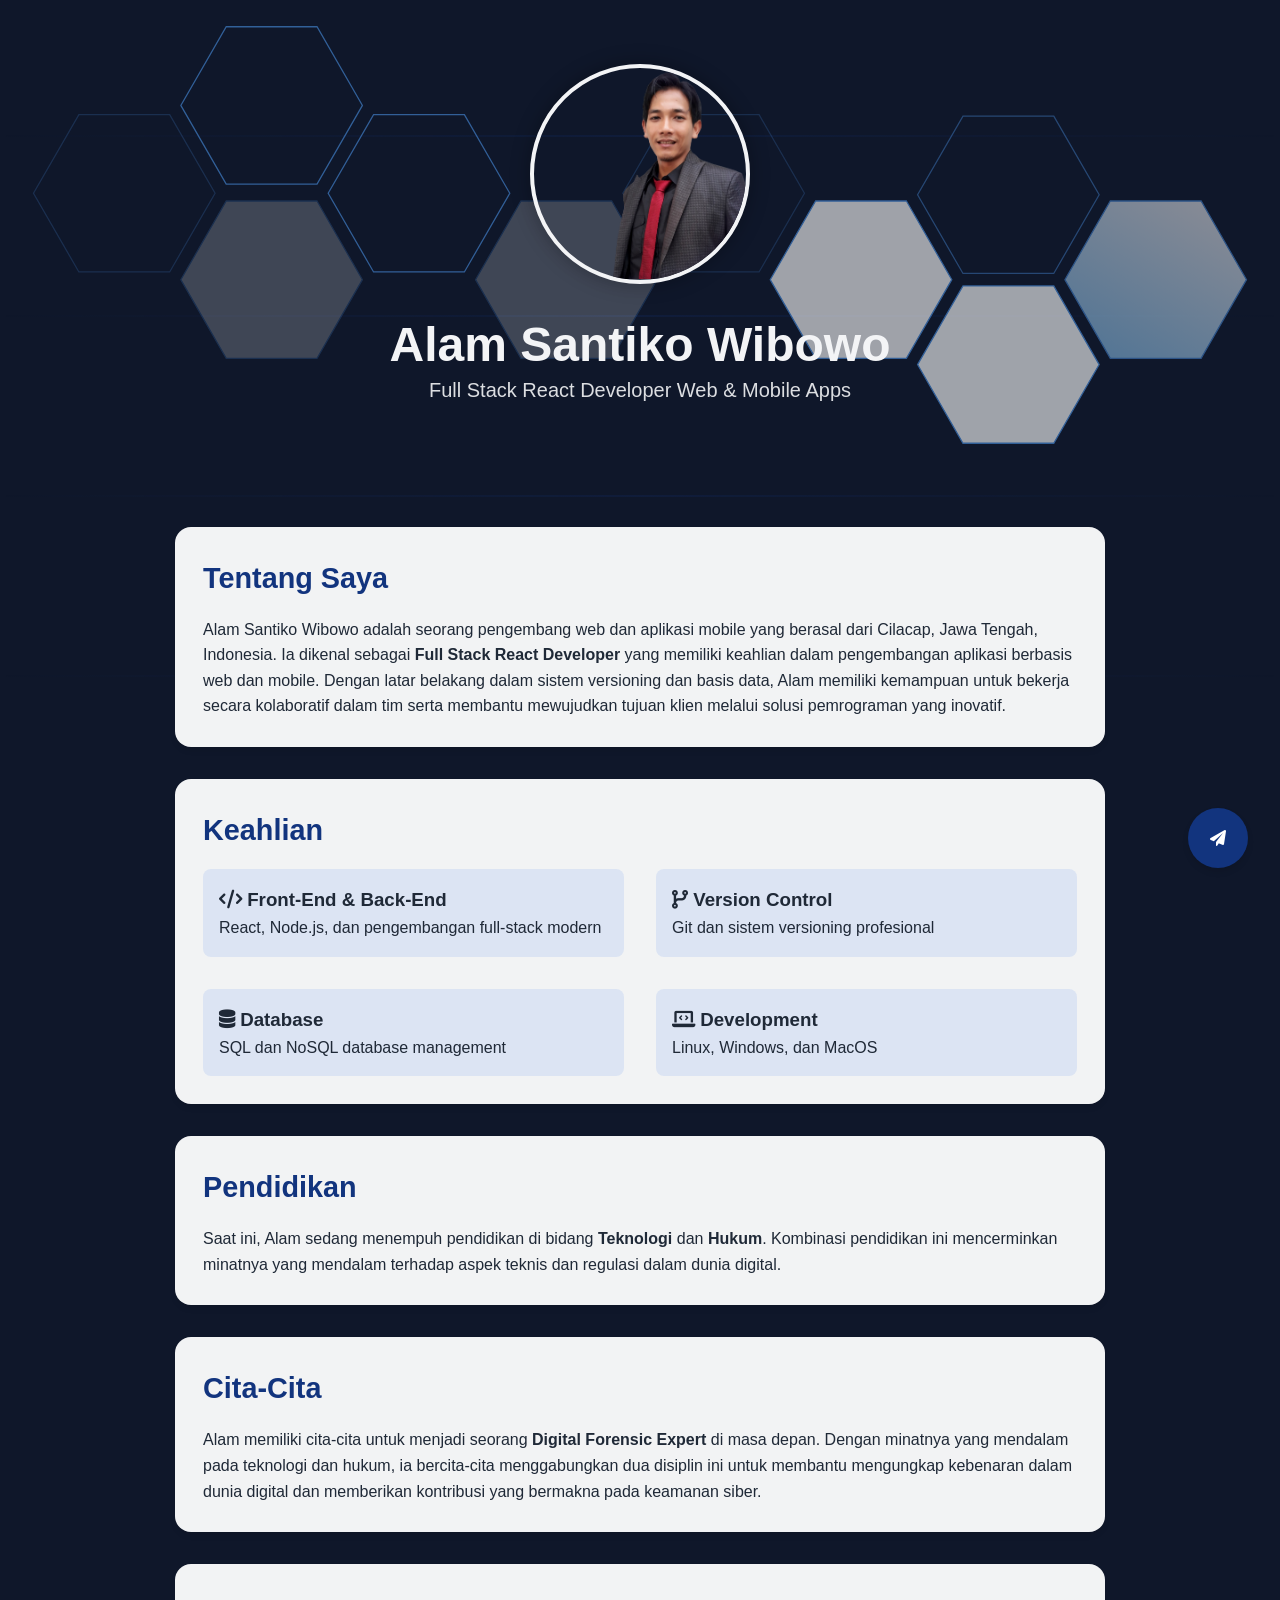
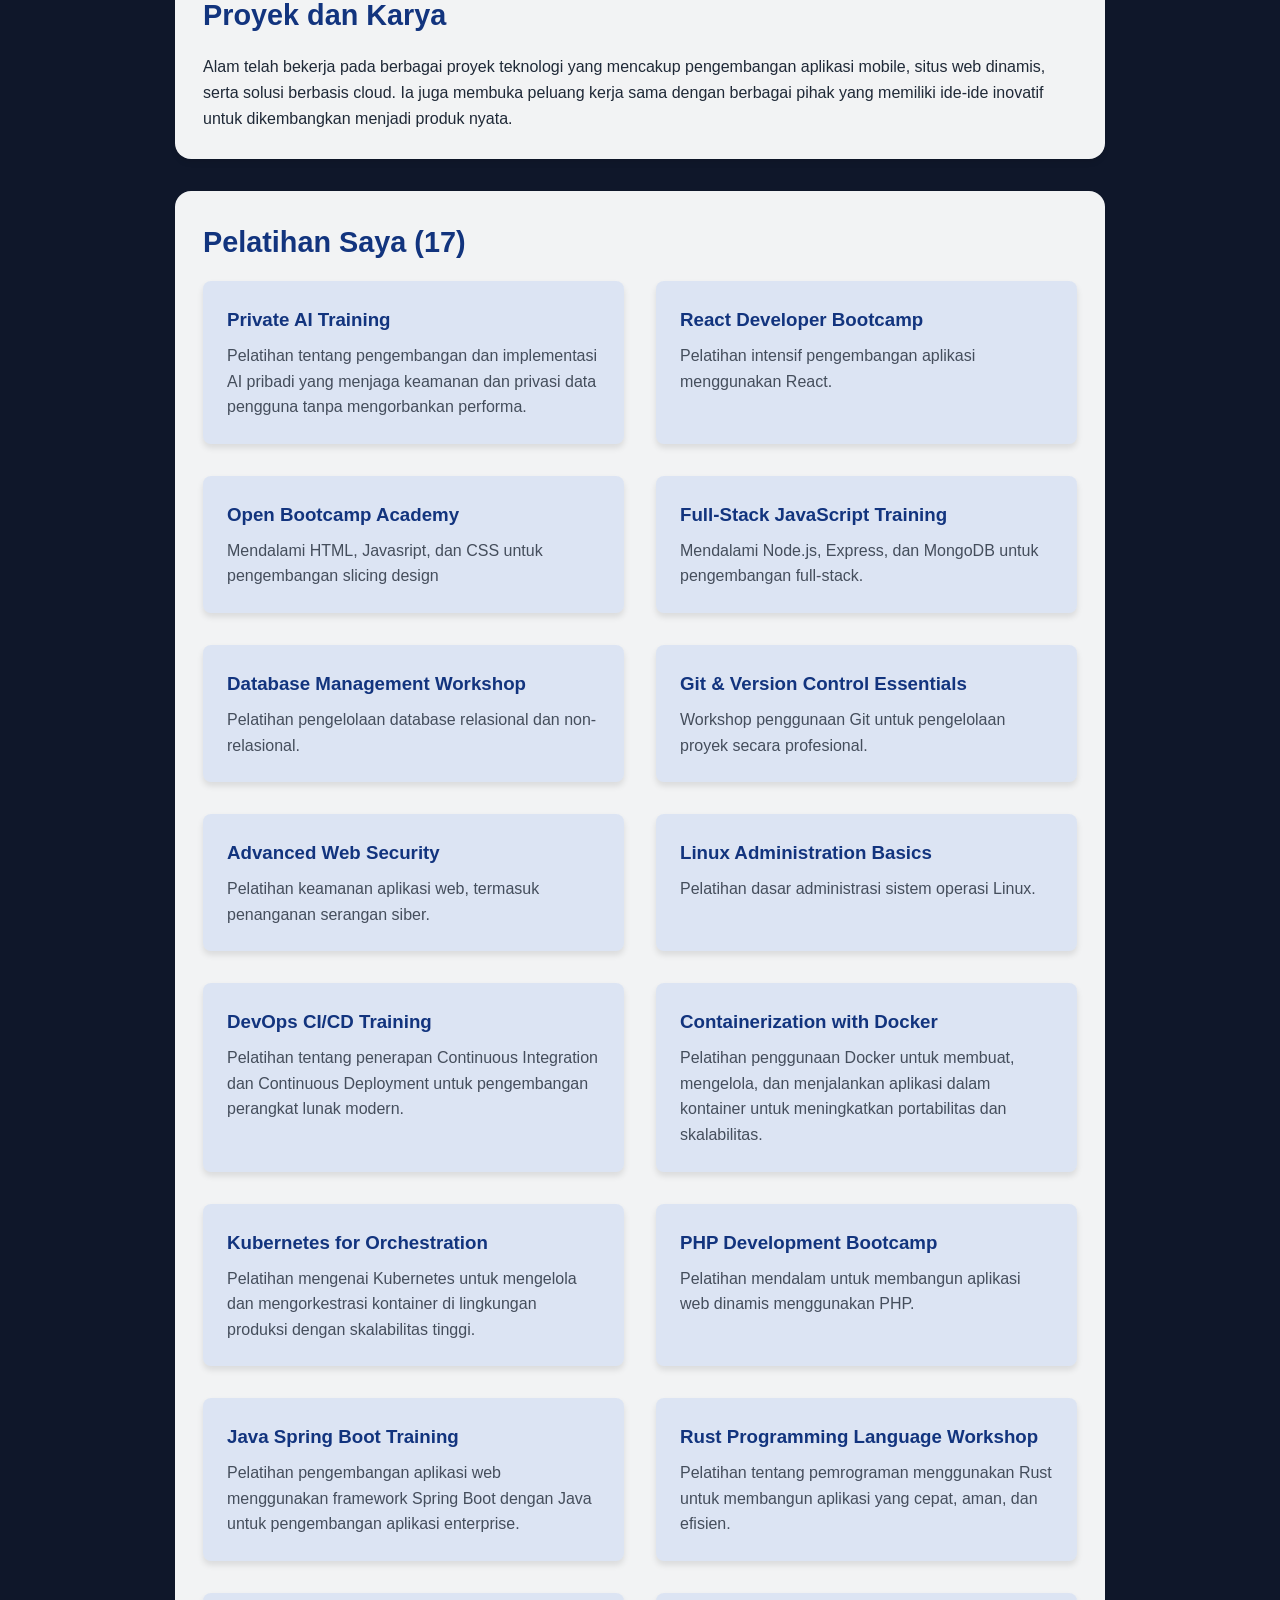
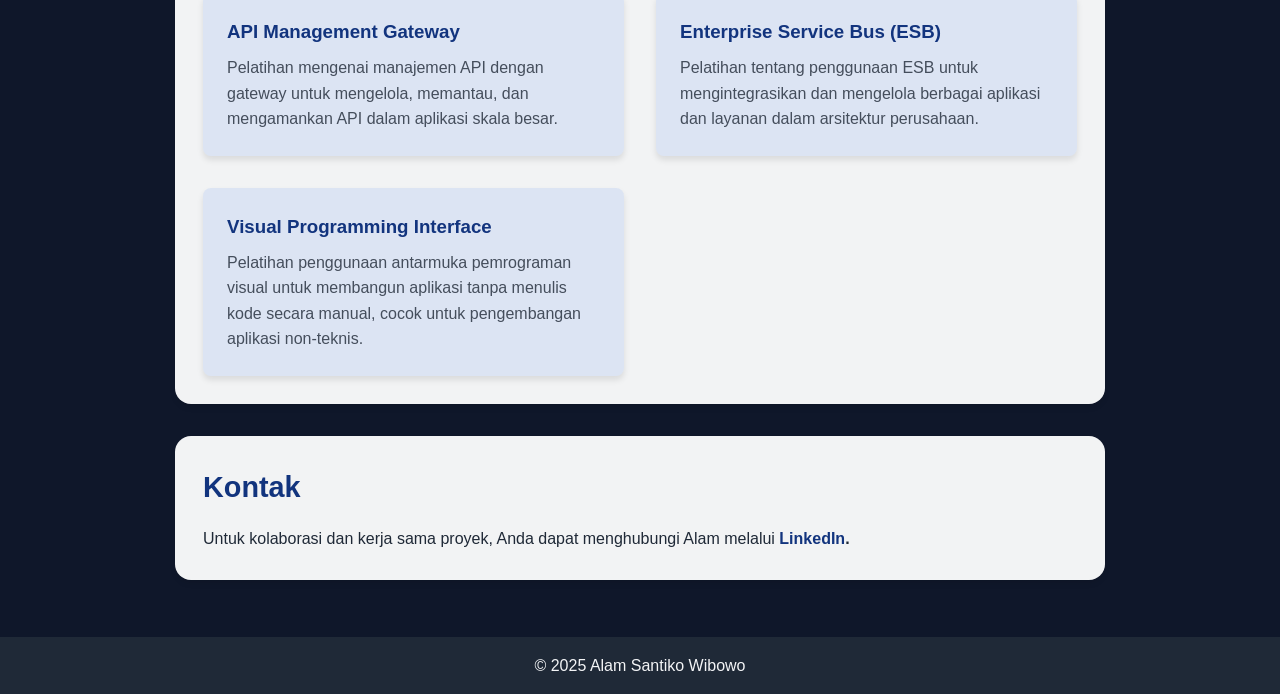
==== master/public/index.html @ 21258e03 "Some Update" ====
<!DOCTYPE html>
<html lang="id">

<head>
    <meta charset="UTF-8">
    <meta name="viewport" content="width=device-width, initial-scale=1.0">
    <meta name="description" content="Alam Santiko Wibowo, Full Stack React Developer with expertise in web and mobile apps development. Explore projects, skills, and training opportunities.">
    <meta name="keywords" content="Full Stack Developer, React Developer, Web Developer, Mobile App Developer, Digital Forensic Expert, Technology, Indonesia">
    <meta name="author" content="Alam Santiko Wibowo">
    <link rel="icon" href="./assets/images/favicon.ico"/>
    <title>Alam Santiko Wibowo - Full Stack React Developer</title>
    <link href="https://cdnjs.cloudflare.com/ajax/libs/font-awesome/6.0.0/css/all.min.css" rel="stylesheet">
    <link rel="stylesheet" href="./assets/css/variables.css">
    <link rel="stylesheet" href="./assets/css/animations.css">
    <link rel="stylesheet" href="./assets/css/layout.css">
    <link rel="stylesheet" href="./assets/css/components.css">
    <link rel="stylesheet" href="./assets/css/responsive.css">

</head>

<body>
    <div class="tech-background">
        <div class="tech-line"></div>
        <div class="tech-line"></div>
        <div class="tech-line"></div>
        <div class="tech-line"></div>
    </div>

    <div class="hero">
        <div class="avatar-container">
            <img src="./assets/images/avatar.png" alt="Alam Santiko Wibowo">
        </div>
        <h1>Alam Santiko Wibowo</h1>
        <p>Full Stack React Developer Web & Mobile Apps</p>
    </div>

    <div class="container">
        <section id="about">
            <h2>Tentang Saya</h2>
            <p>Alam Santiko Wibowo adalah seorang pengembang web dan aplikasi mobile yang berasal dari Cilacap, Jawa
                Tengah, Indonesia. Ia dikenal sebagai <strong>Full Stack React Developer</strong> yang memiliki keahlian
                dalam pengembangan aplikasi berbasis web dan mobile. Dengan latar belakang dalam sistem versioning dan basis data, Alam memiliki kemampuan untuk bekerja
                secara kolaboratif dalam tim serta membantu mewujudkan tujuan klien melalui solusi pemrograman yang
                inovatif.</p>
        </section>

        <section id="skills">
            <h2>Keahlian</h2>
            <div class="skills-grid">
                <div class="skill-card">
                    <h3><i class="fas fa-code"></i> Front-End & Back-End</h3>
                    <p>React, Node.js, dan pengembangan full-stack modern</p>
                </div>
                <div class="skill-card">
                    <h3><i class="fas fa-code-branch"></i> Version Control</h3>
                    <p>Git dan sistem versioning profesional</p>
                </div>
                <div class="skill-card">
                    <h3><i class="fas fa-database"></i> Database</h3>
                    <p>SQL dan NoSQL database management</p>
                </div>
                <div class="skill-card">
                    <h3><i class="fas fa-laptop-code"></i> Development</h3>
                    <p>Linux, Windows, dan MacOS</p>
                </div>
            </div>
        </section>

        <section id="education">
            <h2>Pendidikan</h2>
            <p>Saat ini, Alam sedang menempuh pendidikan di bidang <strong>Teknologi</strong> dan
                <strong>Hukum</strong>. Kombinasi pendidikan ini mencerminkan minatnya yang mendalam terhadap aspek
                teknis dan regulasi dalam dunia digital.
            </p>
        </section>

        <section id="goals">
            <h2>Cita-Cita</h2>
            <p>Alam memiliki cita-cita untuk menjadi seorang <strong>Digital Forensic Expert</strong> di masa depan.
                Dengan minatnya yang mendalam pada teknologi dan hukum, ia bercita-cita menggabungkan dua disiplin ini
                untuk membantu mengungkap kebenaran dalam dunia digital dan memberikan kontribusi yang bermakna pada
                keamanan siber.</p>
        </section>

        <section id="projects">
            <h2>Proyek dan Karya</h2>
            <p>Alam telah bekerja pada berbagai proyek teknologi yang mencakup pengembangan aplikasi mobile, situs web
                dinamis, serta solusi berbasis cloud. Ia juga membuka peluang kerja sama dengan berbagai pihak yang
                memiliki ide-ide inovatif untuk dikembangkan menjadi produk nyata.</p>
        </section>

        <section id="trainings">
            <h2>Pelatihan Saya (<span id="count-training"></span>)</h2>
            <div class="training-grid">
                <div class="training-card" onclick="openPopup('/pages/private-ai/')">
                    <h3>Private AI Training</h3>
                    <p>Pelatihan tentang pengembangan dan implementasi AI pribadi yang menjaga keamanan dan privasi data pengguna tanpa mengorbankan performa.</p>
                </div>
                <div class="training-card" onclick="openPopup('/pages/react-bootcamp/')">
                    <h3>React Developer Bootcamp</h3>
                    <p>Pelatihan intensif pengembangan aplikasi menggunakan React.</p>
                </div>
                <div class="training-card" onclick="openPopup('/pages/soon/')">
                    <h3>Open Bootcamp Academy</h3>
                    <p>Mendalami HTML, Javasript, dan CSS untuk pengembangan slicing design</p>
                </div>
                <div class="training-card" onclick="openPopup('/pages/soon/')">
                    <h3>Full-Stack JavaScript Training</h3>
                    <p>Mendalami Node.js, Express, dan MongoDB untuk pengembangan full-stack.</p>
                </div>
                <div class="training-card" onclick="openPopup('/pages/soon/')">
                    <h3>Database Management Workshop</h3>
                    <p>Pelatihan pengelolaan database relasional dan non-relasional.</p>
                </div>
                <div class="training-card" onclick="openPopup('/pages/soon/')">
                    <h3>Git & Version Control Essentials</h3>
                    <p>Workshop penggunaan Git untuk pengelolaan proyek secara profesional.</p>
                </div>
                <div class="training-card" onclick="openPopup('/pages/soon/')">
                    <h3>Advanced Web Security</h3>
                    <p>Pelatihan keamanan aplikasi web, termasuk penanganan serangan siber.</p>
                </div>
                <div class="training-card" onclick="openPopup('/pages/soon/')">
                    <h3>Linux Administration Basics</h3>
                    <p>Pelatihan dasar administrasi sistem operasi Linux.</p>
                </div>
                <!-- New Training Cards Added -->
                <div class="training-card" onclick="openPopup('/pages/soon/')">
                    <h3>DevOps CI/CD Training</h3>
                    <p>Pelatihan tentang penerapan Continuous Integration dan Continuous Deployment untuk pengembangan perangkat lunak modern.</p>
                </div>
                <div class="training-card" onclick="openPopup('/pages/soon/')">
                    <h3>Containerization with Docker</h3>
                    <p>Pelatihan penggunaan Docker untuk membuat, mengelola, dan menjalankan aplikasi dalam kontainer untuk meningkatkan portabilitas dan skalabilitas.</p>
                </div>
                <div class="training-card" onclick="openPopup('/pages/soon/')">
                    <h3>Kubernetes for Orchestration</h3>
                    <p>Pelatihan mengenai Kubernetes untuk mengelola dan mengorkestrasi kontainer di lingkungan produksi dengan skalabilitas tinggi.</p>
                </div>
                <div class="training-card" onclick="openPopup('/pages/soon/')">
                    <h3>PHP Development Bootcamp</h3>
                    <p>Pelatihan mendalam untuk membangun aplikasi web dinamis menggunakan PHP.</p>
                </div>
                <div class="training-card" onclick="openPopup('/pages/soon/')">
                    <h3>Java Spring Boot Training</h3>
                    <p>Pelatihan pengembangan aplikasi web menggunakan framework Spring Boot dengan Java untuk pengembangan aplikasi enterprise.</p>
                </div>
                <div class="training-card" onclick="openPopup('/pages/soon/')">
                    <h3>Rust Programming Language Workshop</h3>
                    <p>Pelatihan tentang pemrograman menggunakan Rust untuk membangun aplikasi yang cepat, aman, dan efisien.</p>
                </div>
                <!-- Additional New Training Cards -->
                <div class="training-card" onclick="openPopup('/pages/soon/')">
                    <h3>API Management Gateway</h3>
                    <p>Pelatihan mengenai manajemen API dengan gateway untuk mengelola, memantau, dan mengamankan API dalam aplikasi skala besar.</p>
                </div>
                <div class="training-card" onclick="openPopup('/pages/soon/')">
                    <h3>Enterprise Service Bus (ESB)</h3>
                    <p>Pelatihan tentang penggunaan ESB untuk mengintegrasikan dan mengelola berbagai aplikasi dan layanan dalam arsitektur perusahaan.</p>
                </div>
                <div class="training-card" onclick="openPopup('/pages/soon/')">
                    <h3>Visual Programming Interface</h3>
                    <p>Pelatihan penggunaan antarmuka pemrograman visual untuk membangun aplikasi tanpa menulis kode secara manual, cocok untuk pengembangan aplikasi non-teknis.</p>
                </div>
            </div>
            
        </section>

        <!-- Pop-up -->
        <div id="popup" class="popup">
            <div class="popup-content">
                <button class="close-popup" onclick="closePopup()">✖</button>
                <button class="fullscreen-popup" onclick="toggleFullscreen()">🔲</button>
                <iframe id="popup-iframe" src="" frameborder="0"></iframe>
            </div>
        </div>


        <section id="contact">
            <h2>Kontak</h2>
            <p>Untuk kolaborasi dan kerja sama proyek, Anda dapat menghubungi Alam melalui <strong><a
                    href="https://www.linkedin.com/in/alam-santiko-wibowo/" target="_blank">LinkedIn</a>.</strong></p>
        </section>
    </div>

    <!-- Chat Widget -->
    <div class="chat-widget" id="chatWidget">
        <div class="chat-header">
            <img src="./assets/images/avatar.png" style="width: 40px; height: 40px;" alt="Alam Santiko Wibowo">
            <div class="chat-header-info">
                <h3>Alam Santiko Wibowo</h3>
                <p>Full Stack Developer</p>
            </div>
        </div>
        <div class="chat-body">
            <div class="chat-bubble">
                Halo! Terima kasih telah menghubungi saya. Ada yang bisa saya bantu?
            </div>
            <div class="chat-bubble right">
                Saya tertarik dengan layanan pengembangan web Anda.
            </div>
            <div class="chat-bubble">
                Tentu, saya siap membantu Anda mengembangkan solusi web yang sesuai dengan kebutuhan Anda. Bisa
                dijelaskan lebih detail tentang proyek yang Anda inginkan?
            </div>
        </div>
        <div class="chat-footer">
            <input type="text" class="chat-input" placeholder="Ketik pesan...">
            <button class="chat-send">
                <i class="fas fa-paper-plane"></i>
            </button>
        </div>
    </div>

    <!-- Floating Action Button -->
    <i class="fab fas fa-paper-plane" id="chatButton"></i>

    <script src="./assets/js/index.js"></script>
    <footer>
        <p>&copy; 2025 Alam Santiko Wibowo</p>
    </footer>
</body>

</html>
---- master/public/assets/css/variables.css ----
:root {
    --primary-color: #12347e;
    --secondary-color: #0f285f;
    --text-color: #1f2937;
    --light-text: #f3f4f6;
    --background: #0f172a;
    --card-bg: rgba(255, 255, 255, 0.95);
}

* {
    margin: 0;
    padding: 0;
    box-sizing: border-box;
}
---- master/public/assets/css/animations.css ----
@keyframes float {
    0% {
        transform: translateY(0px);
    }

    50% {
        transform: translateY(-20px);
    }

    100% {
        transform: translateY(0px);
    }
}

@keyframes slide {
    0% {
        transform: translateX(-100%);
    }

    100% {
        transform: translateX(100%);
    }
}

@keyframes pulse {
    0% {
        transform: scale(1);
        box-shadow: 0 0 0 0 rgba(37, 99, 235, 0.7);
    }

    70% {
        transform: scale(1.05);
        box-shadow: 0 0 0 10px rgba(37, 99, 235, 0);
    }

    100% {
        transform: scale(1);
        box-shadow: 0 0 0 0 rgba(37, 99, 235, 0);
    }
}
---- master/public/assets/css/layout.css ----
body {
    font-family: 'Inter', Arial, sans-serif;
    line-height: 1.6;
    background: var(--background);
    color: var(--text-color);
    overflow-x: hidden;
}

h2 {
    color: var(--primary-color);
    margin-bottom: 1rem;
    font-size: 1.8rem;
}

ul {
    list-style-position: inside;
    padding-left: 1rem;
}

li {
    margin: 0.5rem 0;
}

a {
    color: var(--primary-color);
    text-decoration: none;
    transition: color 0.3s ease;
}

a:hover {
    color: var(--secondary-color);
}

footer {
    background: var(--text-color);
    color: var(--light-text);
    text-align: center;
    padding: 1rem 0;
    position: relative;
    width: 100%;
}


.container {
    max-width: 800px;
    margin: auto;
    padding: 20px;
    position: relative;
}

section {
    background: var(--card-bg);
    margin: 2rem 0;
    padding: 2rem;
    border-radius: 1rem;
    box-shadow: 0 4px 6px -1px rgba(0, 0, 0, 0.1);
    transition: transform 0.3s ease;
}

section:hover {
    transform: translateY(-5px);
}
---- master/public/assets/css/components.css ----
.tech-background {
    position: fixed;
    top: 0;
    left: 0;
    right: 0;
    bottom: 0;
    z-index: -1;
    overflow: hidden;
}

.tech-line {
    position: absolute;
    background: linear-gradient(90deg, transparent, var(--primary-color), transparent);
    height: 2px;
    width: 100%;
    animation: slide 8s linear infinite;
    opacity: 0.2;
}

.tech-line:nth-child(1) {
    top: 15%;
    animation-delay: 0s;
}

.tech-line:nth-child(2) {
    top: 35%;
    animation-delay: 2s;
}

.tech-line:nth-child(3) {
    top: 55%;
    animation-delay: 4s;
}

.tech-line:nth-child(4) {
    top: 75%;
    animation-delay: 6s;
}

/* Hero Section with Avatar */
.hero {
    background: linear-gradient(135deg, var(--primary-color), var(--secondary-color));
    background-image: url(../images/background.svg);
    background-repeat: no-repeat;
    background-size: 95%;
    background-position-y: 50%;
    background-position-x: center;
    color: var(--light-text);
    padding: 4rem 0.5rem;
    text-align: center;
    position: relative;
    overflow: hidden;
}

.avatar-container {
    width: 200px;
    height: 200px;
    margin: 0 auto 2rem;
    border-radius: 50%;
    overflow: hidden;
    border: 4px solid var(--light-text);
    box-shadow: 0 0 20px rgba(0, 0, 0, 0.3);
    animation: float 6s ease-in-out infinite;
}

.avatar-container img {
    width: 100%;
    height: 100%;
    object-fit: contain;
}

.hero h1 {
    font-size: 2.5rem;
    margin-bottom: 0.5rem;
}

.hero p {
    font-size: 1.25rem;
    opacity: 0.9;
}

/* Floating Action Button */
.fab {
    position: fixed;
    bottom: 2rem;
    right: 2rem;
    width: 60px;
    height: 60px;
    background: var(--primary-color);
    border-radius: 50%;
    display: flex;
    align-items: center;
    justify-content: center;
    color: white;
    text-decoration: none;
    box-shadow: 0 4px 6px rgba(0, 0, 0, 0.1);
    cursor: pointer;
    transition: all 0.3s ease;
    animation: pulse 2s infinite;
    z-index: 1000;
}

.fab:hover {
    transform: scale(1.1);
    background: var(--secondary-color);
}

.fab i {
    font-size: 32px;
}


/* Skills Grid */
.skills-grid {
    display: grid;
    grid-template-columns: repeat(auto-fit, minmax(250px, 1fr));
    gap: 1rem;
    margin-top: 1rem;
}

.skill-card {
    background: rgba(37, 99, 235, 0.1);
    padding: 1rem;
    border-radius: 0.5rem;
    transition: all 0.3s ease;
}

.skill-card:hover {
    background: rgba(37, 99, 235, 0.2);
    transform: translateY(-2px);
}

.chat-widget {
    position: fixed;
    bottom: 80px;
    right: 2rem;
    width: 300px;
    background: white;
    border-radius: 1rem;
    box-shadow: 0 4px 12px rgba(0, 0, 0, 0.15);
    transform: scale(0);
    opacity: 0;
    transform-origin: bottom right;
    transition: all 0.3s ease;
    z-index: 999;
}

.chat-widget.active {
    transform: scale(1);
    opacity: 1;
}

.chat-header {
    background: var(--primary-color);
    color: white;
    padding: 1rem;
    border-radius: 1rem 1rem 0 0;
    display: flex;
    align-items: center;
    gap: 1rem;
}

.chat-header img {
    width: 40px;
    height: 40px;
    border-radius: 50%;
    border: 2px solid white;
}

.chat-header-info h3 {
    margin: 0;
    font-size: 1rem;
}

.chat-header-info p {
    margin: 0;
    font-size: 0.8rem;
    opacity: 0.8;
}

.chat-body {
    padding: 1rem;
    max-height: 300px;
    overflow-y: auto;
}

.chat-message {
    margin-bottom: 1rem;
    padding: 0.8rem;
    border-radius: 0.5rem;
    max-width: 80%;
    position: relative;
}

.chat-message.received {
    background: #f0f0f0;
    margin-right: auto;
}

.chat-message.sent {
    background: var(--primary-color);
    color: white;
    margin-left: auto;
}

.chat-bubble {
    position: relative;
    background: var(--primary-color);
    color: var(--light-text);
    padding: 1rem;
    border-radius: 1rem;
    margin: 1rem 0;
    max-width: 80%;
}

.chat-bubble::after {
    content: '';
    position: absolute;
    left: -15px;
    top: 50%;
    border: 8px solid transparent;
    border-right-color: var(--primary-color);
    transform: translateY(-50%);
}

.chat-bubble.right {
    margin-left: auto;
    background: var(--secondary-color);
}

.chat-bubble.right::after {
    left: auto;
    right: -15px;
    border-right-color: transparent;
    border-left-color: var(--secondary-color);
}



.chat-footer {
    padding: 1rem;
    border-top: 1px solid #eee;
    display: flex;
    gap: 0.5rem;
}

.chat-input {
    flex: 1;
    padding: 0.5rem;
    border: 1px solid #ddd;
    border-radius: 1.5rem;
    outline: none;
}

.chat-send {
    background: var(--primary-color);
    color: white;
    border: none;
    width: 40px;
    height: 40px;
    border-radius: 50%;
    cursor: pointer;
    display: flex;
    align-items: center;
    justify-content: center;
    transition: background 0.3s ease;
}

.chat-send:hover {
    background: var(--secondary-color);
}

.training-grid {
    display: grid;
    grid-template-columns: repeat(auto-fit, minmax(250px, 1fr));
    gap: 1rem;
    margin-top: 1rem;
}

.training-card {
    background: rgba(37, 99, 235, 0.1);
    padding: 1.5rem;
    border-radius: 0.5rem;
    transition: all 0.3s ease;
    cursor: pointer;
    box-shadow: 0 4px 6px rgba(0, 0, 0, 0.1);
}

.training-card:hover {
    background: rgba(37, 99, 235, 0.2);
    transform: translateY(-5px);
}

.training-card h3 {
    color: var(--primary-color);
    margin-bottom: 0.5rem;
}

.training-card p {
    color: var(--text-color);
    opacity: 0.8;
}

/* Pop up */
/* Pop-up Style */
.popup {
    display: none;
    position: fixed;
    top: 0;
    left: 0;
    width: 100%;
    height: 100%;
    background-color: rgba(0, 0, 0, 0.8);
    justify-content: center;
    align-items: center;
    z-index: 1000;
}

.popup-content {
    position: relative;
    width: 90%;
    height: 80%;
    background: #fff;
    border-radius: 10px;
    overflow: hidden;
    display: flex;
    flex-direction: column;
}

.popup-content iframe {
    flex-grow: 1;
    width: 100%;
    height: 100%;
}

.close-popup,
.fullscreen-popup {
    position: absolute;
    top: 10px;
    background: #000;
    color: #fff;
    border: none;
    padding: 10px;
    border-radius: 5px;
    cursor: pointer;
}

.close-popup {
    right: 10px;
}

.fullscreen-popup {
    right: 50px;
}
---- master/public/assets/css/responsive.css ----
/* CSS Custom Properties for consistent values */
:root {
    --container-max-width: 1440px;
    --spacing-xs: 0.75rem;
    --spacing-sm: 1rem;
    --spacing-md: 1.25rem;
    --spacing-lg: 1.75rem;
    --spacing-xl: 2rem;
    
    --grid-gap-sm: 1rem;
    --grid-gap-md: 1.5rem;
    --grid-gap-lg: 2rem;
    
    /* Add smooth transitions for responsive changes */
    --transition-speed: 0.3s;
}

/* Base styles */
.container {
    max-width: var(--container-max-width);
    margin: 0 auto;
    width: 100%;
    box-sizing: border-box;
}

section {
    transition: padding var(--transition-speed) ease;
}

.hero h1 {
    transition: font-size var(--transition-speed) ease;
    line-height: 1.2;
    margin: 0;
}

.avatar-container {
    border-radius: 50%;
    overflow: hidden;
    transition: all var(--transition-speed) ease;
}

.skills-grid,
.training-grid {
    width: 100%;
    transition: gap var(--transition-speed) ease;
}

.chat-widget {
    margin: 0 auto;
    transition: width var(--transition-speed) ease;
    box-shadow: 0 2px 10px rgba(0, 0, 0, 0.1);
}

.chat-header img {
    object-fit: cover;
    border-radius: 50%;
    transition: all var(--transition-speed) ease;
}

/* Mobile Portrait (up to 480px) */
@media (max-width: 480px) {
    .container {
        padding: 10px;
    }
    
    section {
        padding: var(--spacing-xs);
    }
    
    .hero h1 {
        font-size: clamp(1.5rem, 5vw, 1.8rem);
    }
    
    .avatar-container {
        width: 140px;
        height: 140px;
    }
    
    .skills-grid,
    .training-grid {
        grid-template-columns: 1fr;
        gap: var(--grid-gap-sm);
    }
    
    .chat-widget {
        width: min(90%, 400px);
    }
    
    .chat-header img {
        width: 35px;
        height: 35px;
    }
}

/* Mobile Landscape (481px - 768px) */
@media (min-width: 481px) and (max-width: 768px) {
    .container {
        padding: 12px;
    }
    
    section {
        padding: var(--spacing-sm);
    }
    
    .hero h1 {
        font-size: clamp(1.8rem, 6vw, 2rem);
    }
    
    .avatar-container {
        width: 150px;
        height: 150px;
    }
    
    .skills-grid,
    .training-grid {
        grid-template-columns: repeat(2, 1fr);
        gap: var(--grid-gap-sm);
    }
    
    .chat-widget {
        width: min(80%, 500px);
    }
    
    .chat-header img {
        width: 40px;
        height: 40px;
    }
}

/* Tablet (769px - 1024px) */
@media (min-width: 769px) and (max-width: 1024px) {
    .container {
        padding: 18px;
    }
    
    section {
        padding: var(--spacing-md);
    }
    
    .hero h1 {
        font-size: clamp(2rem, 7vw, 2.5rem);
    }
    
    .avatar-container {
        width: 180px;
        height: 180px;
    }
    
    .skills-grid {
        grid-template-columns: repeat(3, 1fr);
        gap: var(--grid-gap-md);
    }
    
    .training-grid {
        grid-template-columns: repeat(3, 1fr);
        gap: var(--grid-gap-md);
    }
    
    .chat-widget {
        width: min(70%, 600px);
    }
    
    .chat-header img {
        width: 45px;
        height: 45px;
    }
}

/* Desktop (1025px and above) */
@media (min-width: 1025px) {
    :root {
        --container-max-width: 980px;
    }
    .container {
        padding: 25px;
    }
    
    section {
        padding: var(--spacing-lg);
    }
    
    .hero h1 {
        font-size: clamp(2.5rem, 8vw, 3rem);
    }
    
    .avatar-container {
        width: 220px;
        height: 220px;
    }
    
    .skills-grid {
        grid-template-columns: repeat(2, 1fr);
        gap: var(--grid-gap-lg);
    }
    
    .training-grid {
        grid-template-columns: repeat(2, 1fr);
        gap: var(--grid-gap-lg);
    }
    
    .chat-widget {
        width: min(60%, 800px);
    }
    
    .chat-header img {
        width: 50px;
        height: 50px;
    }
}
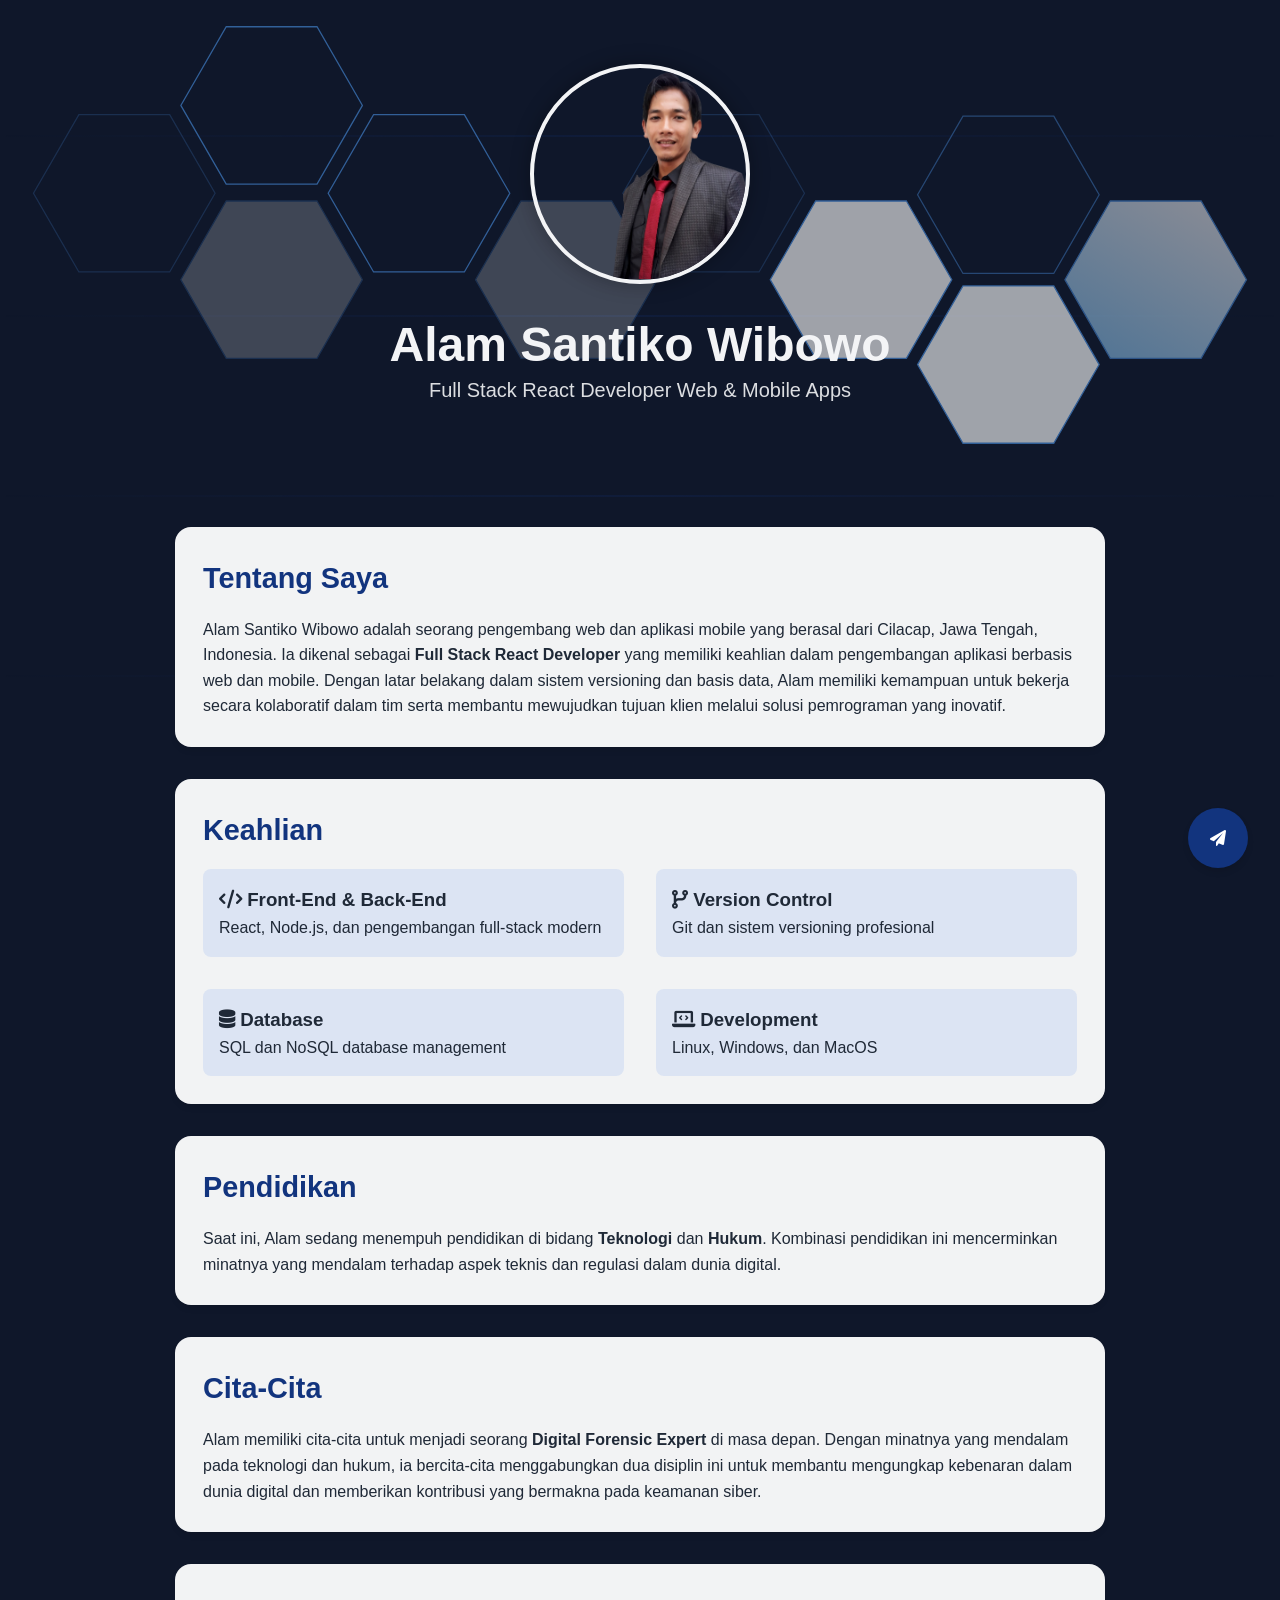
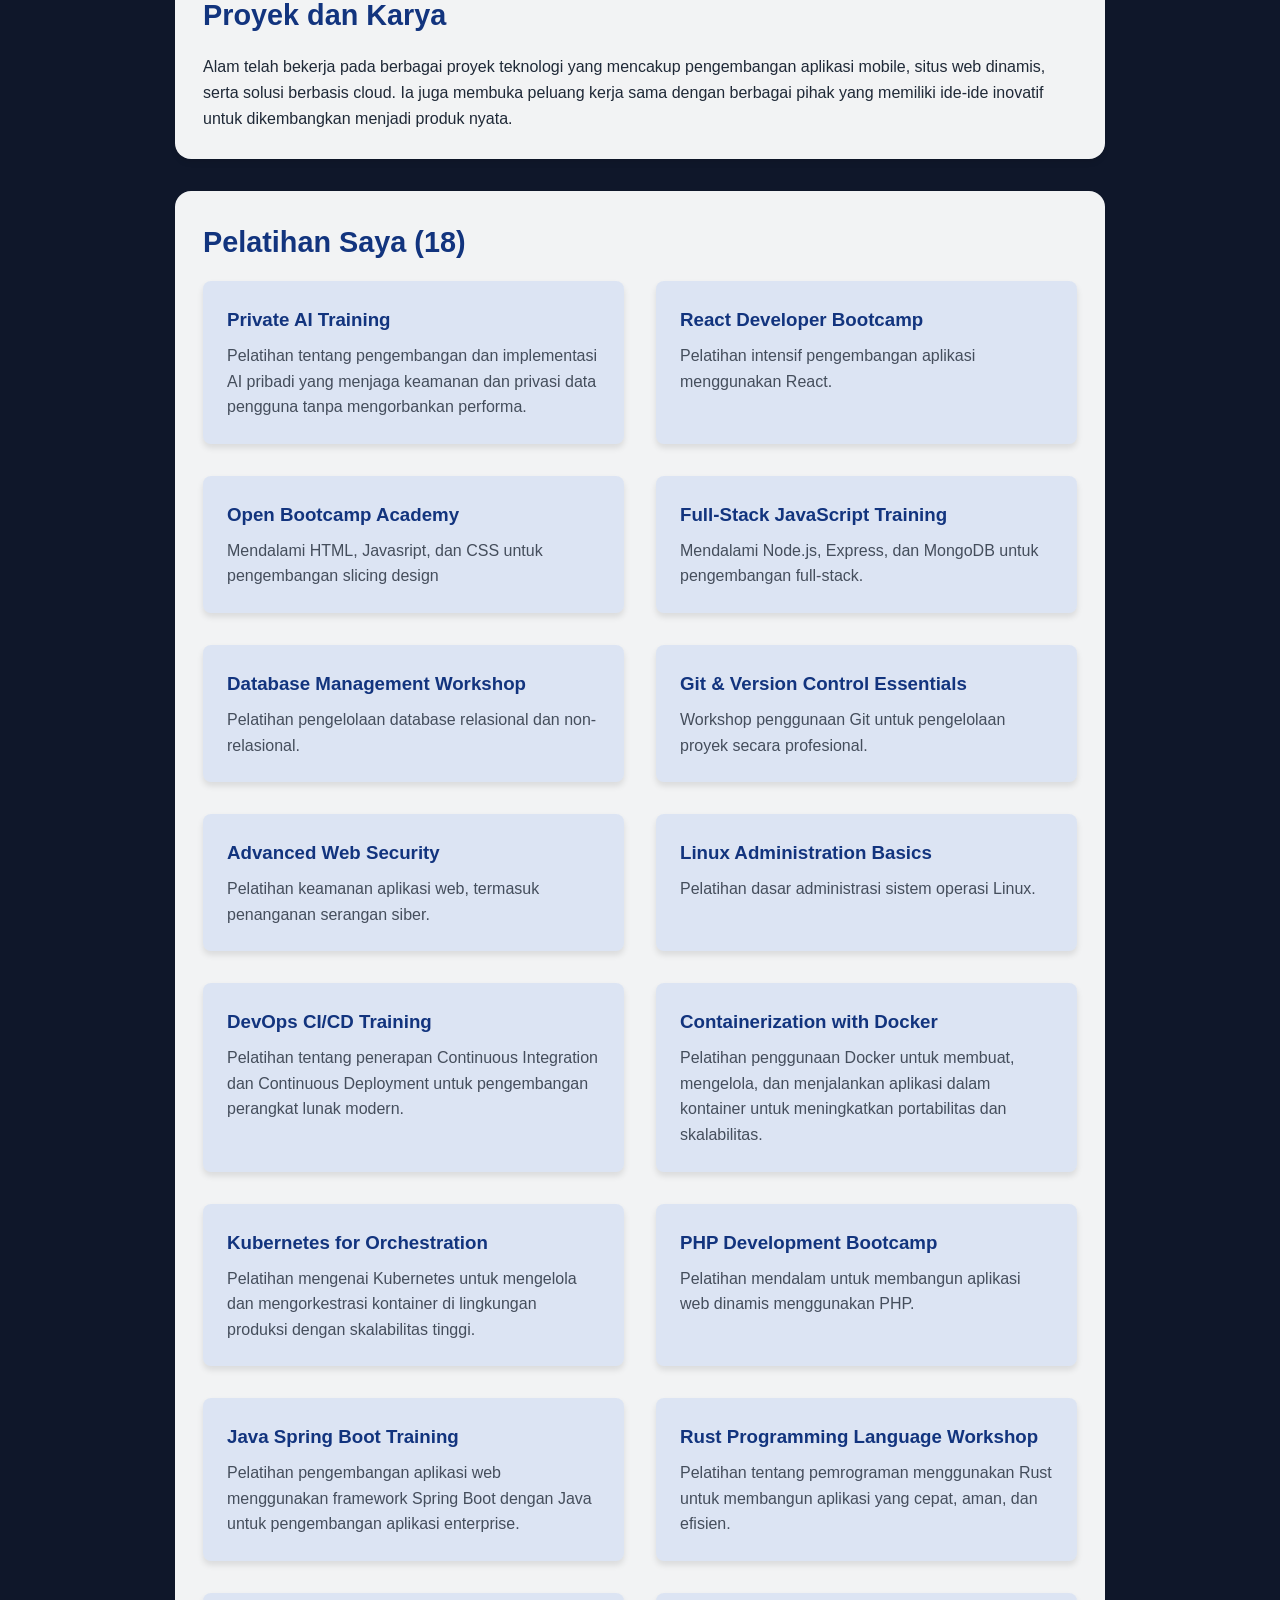
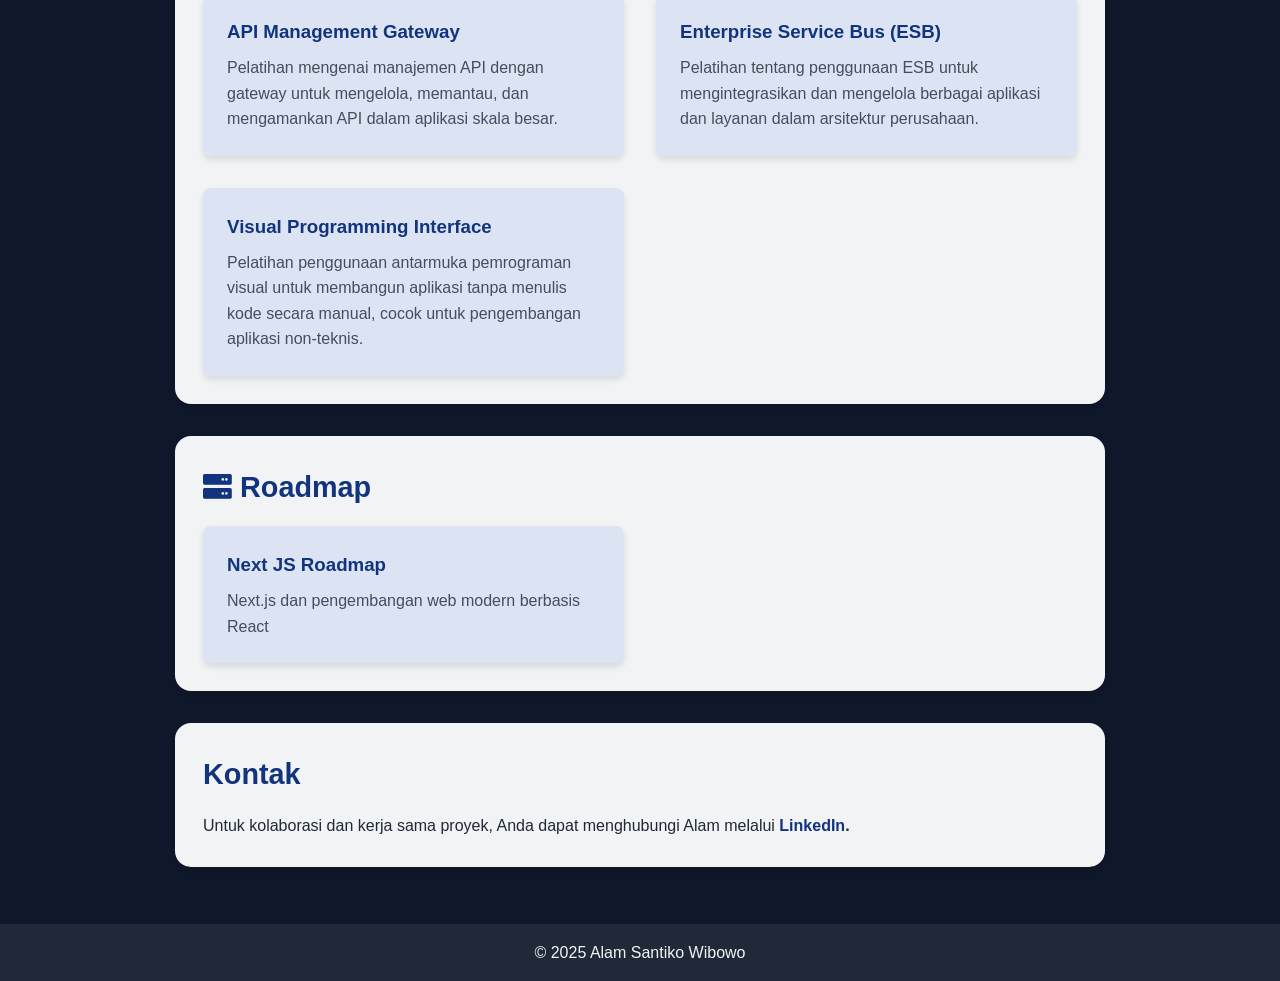
==== commit 23fcbcb6: "refactor structur" ====
--- a/master/public/index.html
+++ b/master/public/index.html
@@ -100,7 +100,7 @@
                     <h3>React Developer Bootcamp</h3>
                     <p>Pelatihan intensif pengembangan aplikasi menggunakan React.</p>
                 </div>
-                <div class="training-card" onclick="openPopup('/pages/soon/')">
+                <div class="training-card" onclick="openPopup('/pages/open-bootcamp/')">
                     <h3>Open Bootcamp Academy</h3>
                     <p>Mendalami HTML, Javasript, dan CSS untuk pengembangan slicing design</p>
                 </div>
@@ -164,6 +164,16 @@
                 </div>
             </div>
             
+        </section>
+
+        <section id="tech-roadmap">
+            <h2><i class="fas fa-server"></i> Roadmap</h2>
+            <div class="training-grid">
+                <div class="training-card" onclick="openPopup('/roadmap/nextjs/')">
+                    <h3>Next JS Roadmap</h3>
+                    <p>Next.js dan pengembangan web modern berbasis React</p>
+                </div>
+            </div>
         </section>
 
         <!-- Pop-up -->
